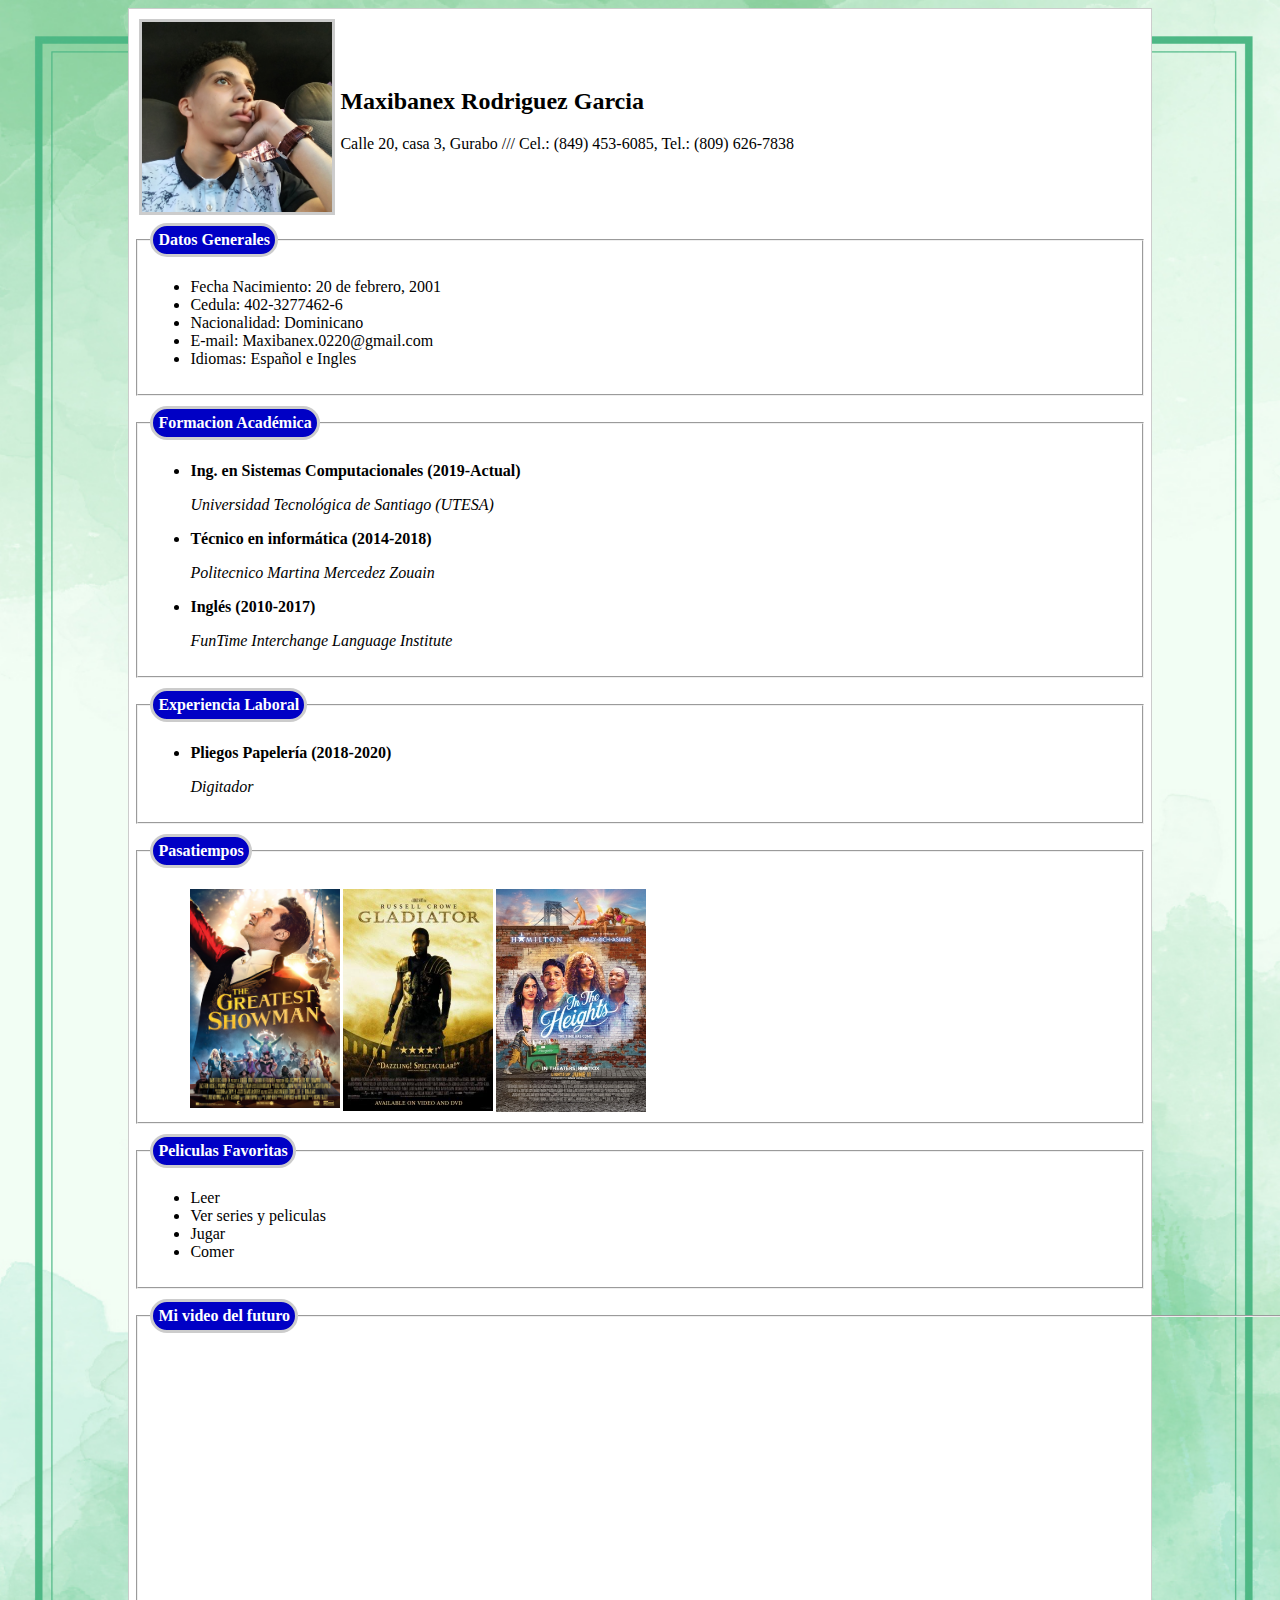
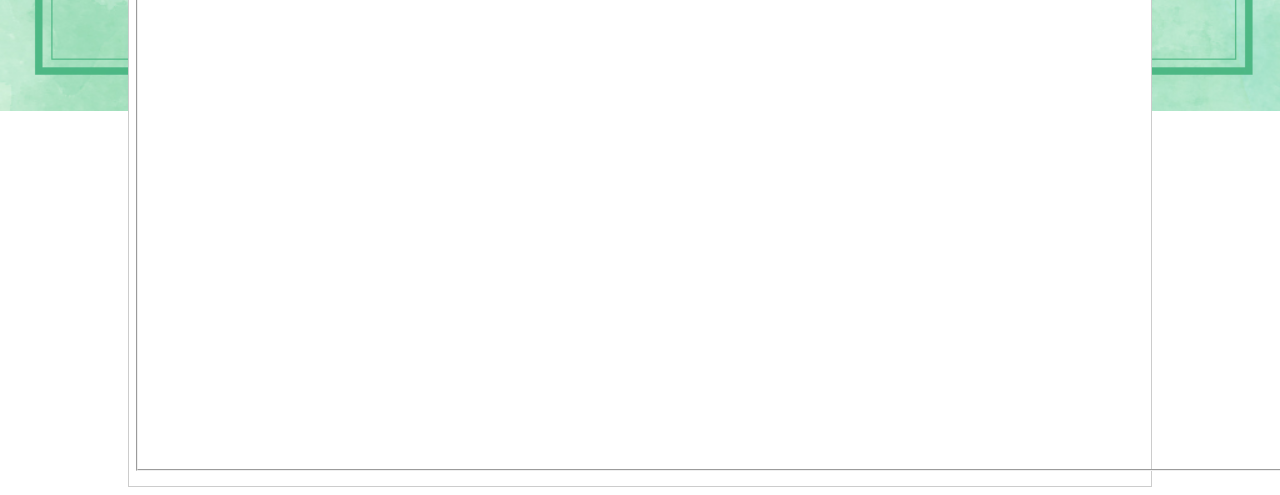
==== index.html @ f5105f76 "Rename Curriculum Vitae - Maxibanex Rodriguez.html to index.html" ====
<html>
	<head>
		<title>Mi CV</title>
		<style>
			#principal{
				border:solid 1px #cccccc;
				margin:0 auto;
				padding:5px;
				width:80%;
				background: white;
			}
			
			body{
				background:url(img/1058PIC58PICQc1UfB4U118m9_PIC2018.jpg)no-repeat;
				background-size:100%
				
				
			}
			
			fieldset{
				margin-bottom:10px;
			}
			
			legend{
				border:solid 1px #0000C5;
				padding:5px;
				font-weight:bold;
				color:white;
				border-radius:20px;
				background:#0000C5;
				border: solid 3px #cccccc;
			}
			
			#mifoto{
				margin:5px;
				border: solid 3px #cccccc;
			}
			
			
		</style>
		
	</head>
	
	<body>
		<div id="principal">
			<img src="img/IMG_20190110_192325_815.jpg" id="mifoto" align="left" width="190" />
			<br/>
			<br/>
			<br/>
			<h2>Maxibanex Rodriguez Garcia</h2>
			<p>Calle 20, casa 3, Gurabo /// Cel.: (849) 453-6085, Tel.: (809) 626-7838</p>
			<br/>
			<br/>
			<br/>
			<fieldset>
				<legend>Datos Generales</legend>
				<ul>
					<li>Fecha Nacimiento: 20 de febrero, 2001</li>
					<li>Cedula: 402-3277462-6</li>
					<li>Nacionalidad: Dominicano</li>
					<li>E-mail: Maxibanex.0220@gmail.com</li>
					<li>Idiomas: Español e Ingles</li>
				</ul>
			</fieldset>
			
			<fieldset>
				<legend>Formacion Académica</legend>
				<ul>
					<li><b>Ing. en Sistemas Computacionales (2019-Actual)</b></li>
					<p><i>Universidad Tecnológica de Santiago (UTESA)</i></p>
					
					<li><b>Técnico en informática (2014-2018)</b></li>
					<p><i>Politecnico Martina Mercedez Zouain</i></p>
					
					<li><b>Inglés (2010-2017)</b></li>
					<p><i>FunTime Interchange Language Institute</i></p>
				</ul>
			</fieldset>
			
			<fieldset>
				<legend>Experiencia Laboral</legend>
				<ul>
					<li><b>Pliegos Papelería (2018-2020)</b></li>
					<p><i>Digitador</i></p>
				</ul>
			</fieldset>
			
			<fieldset>
				<legend>Pasatiempos</legend>
				<ul>
					<img src="img/The-greatest-showman-affiche.jpg" id="pelicula" align="left" width="150" />
					<img src="img/Gladiator_2000_Movie_Poster_27x40_large.jpg" id="pelicula" align="left" width="150" />
					<img src="img/In_The_Heights_teaser_poster.jpg" id="pelicula" align="left" width="150" />
				</ul>
			</fieldset>
			
			<fieldset>
				<legend>Peliculas Favoritas</legend>
				<ul>
					<li>Leer</li>
					<li>Ver series y peliculas</li>
					<li>Jugar</li>
					<li>Comer</li>
				</ul>
			</fieldset>
			
			<fieldset>
				<legend>Mi video del futuro</legend>
				<iframe width="1280" height="720" src="https://www.youtube.com/embed/Y-HIJFxM264" title="YouTube video player" frameborder="0" allow="accelerometer; autoplay; clipboard-write; encrypted-media; gyroscope; picture-in-picture" allowfullscreen></iframe>
			</fieldset>
			
		</div>
	
	</body>


</html>
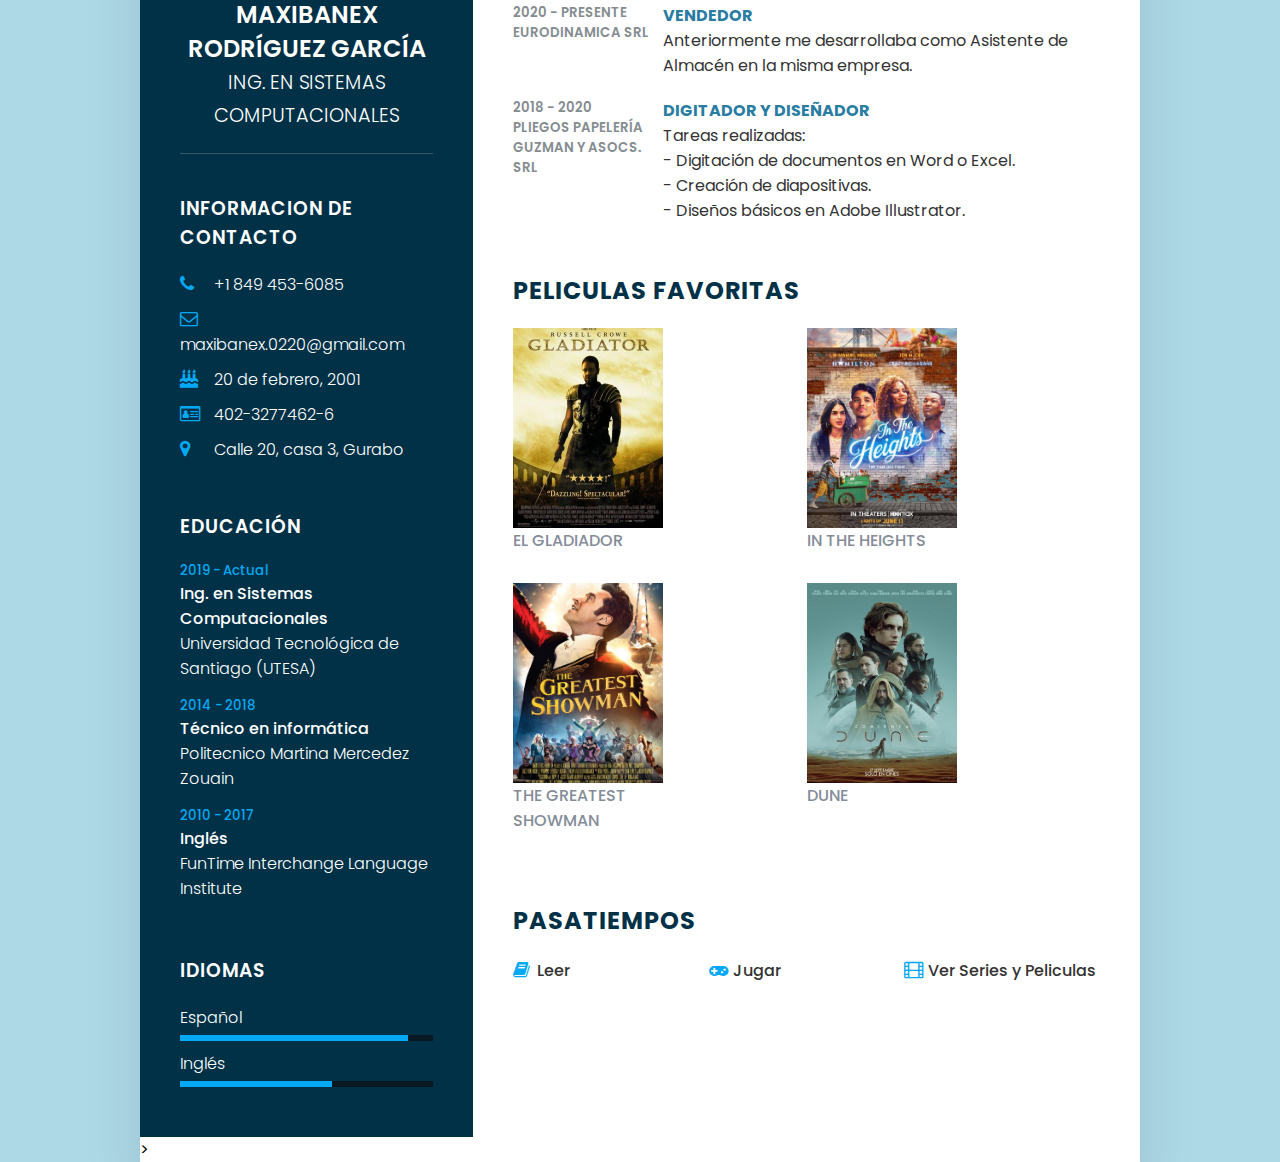
==== commit bc30c6eb: "Add files via upload" ====
--- a/index.html
+++ b/index.html
@@ -1,117 +1,157 @@
+</<!DOCTYPE html>
 <html>
-	<head>
-		<title>Mi CV</title>
-		<style>
-			#principal{
-				border:solid 1px #cccccc;
-				margin:0 auto;
-				padding:5px;
-				width:80%;
-				background: white;
-			}
-			
-			body{
-				background:url(img/1058PIC58PICQc1UfB4U118m9_PIC2018.jpg)no-repeat;
-				background-size:100%
-				
-				
-			}
-			
-			fieldset{
-				margin-bottom:10px;
-			}
-			
-			legend{
-				border:solid 1px #0000C5;
-				padding:5px;
-				font-weight:bold;
-				color:white;
-				border-radius:20px;
-				background:#0000C5;
-				border: solid 3px #cccccc;
-			}
-			
-			#mifoto{
-				margin:5px;
-				border: solid 3px #cccccc;
-			}
-			
-			
-		</style>
-		
-	</head>
-	
-	<body>
-		<div id="principal">
-			<img src="img/IMG_20190110_192325_815.jpg" id="mifoto" align="left" width="190" />
-			<br/>
-			<br/>
-			<br/>
-			<h2>Maxibanex Rodriguez Garcia</h2>
-			<p>Calle 20, casa 3, Gurabo /// Cel.: (849) 453-6085, Tel.: (809) 626-7838</p>
-			<br/>
-			<br/>
-			<br/>
-			<fieldset>
-				<legend>Datos Generales</legend>
-				<ul>
-					<li>Fecha Nacimiento: 20 de febrero, 2001</li>
-					<li>Cedula: 402-3277462-6</li>
-					<li>Nacionalidad: Dominicano</li>
-					<li>E-mail: Maxibanex.0220@gmail.com</li>
-					<li>Idiomas: Español e Ingles</li>
-				</ul>
-			</fieldset>
-			
-			<fieldset>
-				<legend>Formacion Académica</legend>
-				<ul>
-					<li><b>Ing. en Sistemas Computacionales (2019-Actual)</b></li>
-					<p><i>Universidad Tecnológica de Santiago (UTESA)</i></p>
-					
-					<li><b>Técnico en informática (2014-2018)</b></li>
-					<p><i>Politecnico Martina Mercedez Zouain</i></p>
-					
-					<li><b>Inglés (2010-2017)</b></li>
-					<p><i>FunTime Interchange Language Institute</i></p>
-				</ul>
-			</fieldset>
-			
-			<fieldset>
-				<legend>Experiencia Laboral</legend>
-				<ul>
-					<li><b>Pliegos Papelería (2018-2020)</b></li>
-					<p><i>Digitador</i></p>
-				</ul>
-			</fieldset>
-			
-			<fieldset>
-				<legend>Pasatiempos</legend>
-				<ul>
-					<img src="img/The-greatest-showman-affiche.jpg" id="pelicula" align="left" width="150" />
-					<img src="img/Gladiator_2000_Movie_Poster_27x40_large.jpg" id="pelicula" align="left" width="150" />
-					<img src="img/In_The_Heights_teaser_poster.jpg" id="pelicula" align="left" width="150" />
-				</ul>
-			</fieldset>
-			
-			<fieldset>
-				<legend>Peliculas Favoritas</legend>
-				<ul>
-					<li>Leer</li>
-					<li>Ver series y peliculas</li>
-					<li>Jugar</li>
-					<li>Comer</li>
-				</ul>
-			</fieldset>
-			
-			<fieldset>
-				<legend>Mi video del futuro</legend>
-				<iframe width="1280" height="720" src="https://www.youtube.com/embed/Y-HIJFxM264" title="YouTube video player" frameborder="0" allow="accelerometer; autoplay; clipboard-write; encrypted-media; gyroscope; picture-in-picture" allowfullscreen></iframe>
-			</fieldset>
-			
-		</div>
-	
-	</body>
+  <head>
+    <meta name="viewporty" content="width=device-width, inicial-scaled=1.0">
+    <title>CV - Maxibanex Rodriguez</title>
+    <link rel="stylesheet" href="https://cdnjs.cloudflare.com/ajax/libs/font-awesome/4.7.0/css/font-awesome.css" integrity="sha512-5A8nwdMOWrSz20fDsjczgUidUBR8liPYU+WymTZP1lmY9G6Oc7HlZv156XqnsgNUzTyMefFTcsFH/tnJE/+xBg==" crossorigin="anonymous" referrerpolicy="no-referrer" />
+    <link rel="stylesheet" type="text/css" href="style.css">
+  </head>
+  <body>
+    <div class="container">
+      <div class="left_Side">
+        <div class="profileText">
+          <div class="imgBx">
+            <img src="img.jpg">
+          </div>
+          <h2>Maxibanex Rodríguez García<br><span>Ing. en Sistemas Computacionales</span></h2>
+        </div>
 
+        <div class="contactInfo">
+          <h3 class="title">Informacion de Contacto</h3>
+          <ul>
+            <li>
+              <span class='icon'><i class="fa fa-phone" aria-hidden="true"></i></span>
+              <span class='text'>+1 849 453-6085</span>
+            </li>
+            <li>
+              <span class='icon'><i class="fa fa-envelope-o" aria-hidden="true"></i></span>
+              <span class='text'>maxibanex.0220@gmail.com</span>
+            </li>
+            <li>
+              <span class='icon'><i class="fa fa-birthday-cake" aria-hidden="true"></i></span>
+              <span class='text'>20 de febrero, 2001</span>
+            </li>
+            <li>
+              <span class='icon'><i class="fa fa-id-card-o" aria-hidden="true"></i></span>
+              <span class='text'>402-3277462-6</span>
+            </li>
+            <li>
+              <span class='icon'><i class="fa fa-map-marker" aria-hidden="true"></i></span>
+              <span class='text'>Calle 20, casa 3, Gurabo</span>
+            </li>
+          </ul>
+        </div>
 
-</html>
+        <div class="contactInfo education">
+          <h3 class="title">Educación</h3>
+          <ul>
+            <li>
+              <h5>2019 - Actual</h5>
+              <h4>Ing. en Sistemas Computacionales</h4>
+              <h4>Universidad Tecnológica de Santiago (UTESA)</h4>
+            </li>
+            <li>
+              <h5>2014 - 2018</h5>
+              <h4>Técnico en informática</h4>
+              <h4>Politecnico Martina Mercedez Zouain</h4>
+            </li>
+            <li>
+              <h5>2010 - 2017</h5>
+              <h4>Inglés</h4>
+              <h4>FunTime Interchange Language Institute</h4>
+            </li>
+          </ul>
+        </div>
+
+        <div class="contactInfo language">
+          <h3 class="title">Idiomas</h3>
+          <ul>
+            <li>
+              <span class="text">Español</span>
+              <span class="percent">
+                <div style="width: 90%;"></div>
+              </span>
+            </li>
+            <li>
+              <span class="text">Inglés</span>
+              <span class="percent">
+                <div style="width: 60%;"></div>
+              </span>
+            </li>
+          </ul>
+        </div>
+      </div>
+
+      <div class="right_Side">
+        <div class="about">
+          <h2 class="title2">Perfil</h2>
+          <p>Un joven con el objetivo de crecer en el área laboral, personal e intelectual, poniendo en práctica todos mis conocimientos y dando lo mejor de mí.</p>
+        </div>
+        <div class="about">
+          <h2 class="title2">Experiencia Laboral</h2>
+          <div class="box">
+            <div class="year_company">
+              <h5>2020 - Presente</h5>
+              <h5>Eurodinamica SRL</h5>
+            </div>
+            <div class="text">
+              <h4>Vendedor</h4>
+              <p>Anteriormente me desarrollaba como Asistente de Almacén en la misma empresa.</p>
+            </div>
+          </div>
+          <div class="box">
+            <div class="year_company">
+              <h5>2018 - 2020</h5>
+              <h5>Pliegos Papelería <br>Guzman y Asocs. <br>SRL</h5>
+            </div>
+            <div class="text">
+              <h4>Digitador y Diseñador</h4>
+              <p>Tareas realizadas:<br>- Digitación de documentos en Word o Excel.<br>- Creación de diapositivas.<br>- Diseños básicos en Adobe Illustrator.</p>
+            </div>
+          </div>
+      </div>
+
+      <div class="about skills">
+        <h2 class="title2">Peliculas Favoritas</h2>
+        <div class="movies">
+          <ul>
+            <li>
+              <div class="mBx">
+                <img src="Gladiator_2000_Movie_Poster_27x40_large.jpg">
+              </div>
+              <h4>El Gladiador</h4>
+            </li>
+            <li>
+              <div class="mBx">
+                <img src="In-the-heights.jpg">
+              </div>
+              <h4>In The Heights</h4>
+            </li>
+            <li>
+              <div class="mBx">
+                <img src="The-greatest-showman-affiche.jpg">
+              </div>
+              <h4>The Greatest <br>Showman</h4>
+            </li>
+            <li>
+              <div class="mBx">
+                <img src="dune-2433609.jpg">
+              </div>
+              <h4>Dune</h4>
+            </li>
+          </ul>
+        </div>
+      </div>
+
+      <div class="about interest">
+        <h2 class="title2">Pasatiempos</h2>
+        <ul>
+          <li><i class="fa fa-book" aria-hidden="true"></i> Leer</li>
+          <li><i class="fa fa-gamepad" aria-hidden="true"></i> Jugar</li>
+          <li><i class="fa fa-film" aria-hidden="true"></i> Ver Series y Peliculas</li>
+        </ul>
+      </div>
+
+    </div>
+  </body>
+</html>>
--- a/style.css
+++ b/style.css
@@ -0,0 +1,280 @@
+@import url('https://fonts.googleapis.com/css?family=Poppins:200,300,400,500,600,700,800,900&display=swap');
+*
+{
+  margin: 0;
+  padding: 0;
+  box-sizing: border-box;
+  font-family: 'Poppins', sans-serif;
+}
+
+body
+{
+  background: lightblue;
+  display: flex;
+  justify-content: center;
+  align-items: center;
+  min-height: 100vh;
+}
+
+.container
+{
+  position: relative;
+  width: 100%;
+  max-width: 1000px;
+  min-height: 1000px;
+  background: #fff;
+  margin: 50px;
+  display: grid;
+  grid-template-columns: 1fr 2fr;
+  box-shadow: 0 35px 55px rgba(0,0,0,0.1);
+}
+
+.container .left_Side
+{
+  position: relative;
+  background: #003147;
+  padding: 40px;
+}
+
+.profileText
+{
+  position: relative;
+  display: flex;
+  flex-direction: column;
+  align-items: center;
+  padding-bottom: 20px;
+  border-bottom: 1px solid rgba(255,255,255,0.2);
+}
+
+.profileText .imgBx
+{
+  position: relative;
+  width: 200px;
+  height: 200px;
+  border-radius: 50%;
+  overflow: hidden;
+}
+
+.profileText .imgBx img
+{
+  position: absolute;
+  top: 0;
+  left: 0;
+  width: 100%;
+  height: 100%;
+  object-fit: cover;
+}
+
+.profileText h2
+{
+  color: #fff;
+  font-size: 1.5em;
+  margin-top: 20px;
+  text-transform: uppercase;
+  text-align: center;
+  font-weight: 600;
+  line-height: 1.4em;
+}
+
+.profileText span
+{
+  font-size: 0.8em;
+  font-weight: 300;
+}
+
+.contactInfo
+{
+  padding-top: 40px;
+}
+
+.title
+{
+  color: #fff;
+  text-transform: uppercase;
+  font-weight: 600;
+  letter-spacing: 1px;
+  margin-bottom: 20px;
+}
+
+.contactInfo ul
+{
+  position: relative;
+}
+
+.contactInfo ul li
+{
+  position: relative;
+  list-style: none;
+  margin: 10px 0;
+  cursor: pointer;
+}
+.contactInfo ul li .icon
+{
+  display: inline-block;
+  width: 30px;
+  font-size: 18px;
+  color: #03a9f4;
+}
+.contactInfo ul li span
+{
+  color: #fff;
+  font-weight: 300;
+
+}
+
+.contactInfo.education li
+{
+  margin-bottom: 15px;
+}
+.contactInfo.education h5
+{
+  color: #03a9f4;
+  font-weight: 500;
+}
+.contactInfo.education h4:nth-child(2)
+{
+  color: #fff;
+  font-weight: 500;
+}
+.contactInfo.education h4
+{
+  color: #fff;
+  font-weight: 300;
+}
+
+.contactInfo.language .percent
+{
+  position: relative;
+  width: 100%;
+  height: 6px;
+  background: #081921;
+  display: block;
+  margin-top: 5px;
+}
+
+.contactInfo.language .percent div
+{
+  position: absolute;
+  top: 0;
+  left: 0;
+  height: 100%;
+  background: #03a9f4;
+
+}
+
+.container .right_Side
+{
+  position: relative;
+  background: #fff;
+  padding: 40px;
+}
+
+.about
+{
+  margin-bottom: 50px;
+}
+.about:last-child
+{
+  margin-bottom: 0;
+}
+.title2
+{
+  color: #003147;
+  text-transform: uppercase;
+  letter-spacing: 1px;
+  margin-bottom: 10px;
+}
+p
+{
+  color: #333;
+}
+
+.about .box
+{
+  display: flex;
+  flex-direction: row;
+  margin: 20px 0;
+}
+
+.about .box .year_company
+{
+  min-width: 150px;
+}
+.about .box .year_company h5
+{
+  text-transform: uppercase;
+  color: #848c90;
+  font-weight: 600;
+}
+
+.about .box .text h4
+{
+  text-transform: uppercase;
+  color: #2a7da2;
+  font-size: 16px;
+}
+
+.skills .box
+{
+  position: relative;
+  width: 100%;
+  display: grid;
+  grid-template-columns: 150px 1fr;
+  justify-content: center;
+  align-items: center;
+}
+
+.movies .mBx
+{
+  position: relative;
+  width: 150px;
+  height: 200px;
+  overflow: hidden;
+}
+
+.movies .mBx img
+{
+  position: absolute;
+  top: 0;
+  left: 0;
+  width: 100%;
+  height: 100%;
+  object-fit: cover;
+}
+
+.movies h4
+{
+  text-transform: uppercase;
+  color: #848c99;
+  font-weight: 500;
+  margin-bottom: 10px;
+}
+.movies ul
+{
+  display: grid;
+  grid-template-columns: repeat(2,1fr);
+}
+.movies ul li
+{
+    list-style: none;
+    margin: 10px 0;
+}
+
+.interest ul
+{
+    display: grid;
+    grid-template-columns: repeat(3,1fr);
+}
+.interest ul li
+{
+    list-style: none;
+    color: #333;
+    font-weight: 500;
+    margin: 10px 0;
+}
+.interest ul li .fa
+{
+    color: #03a9f4;
+    font-size: 18px;
+    width: 20px;
+}
